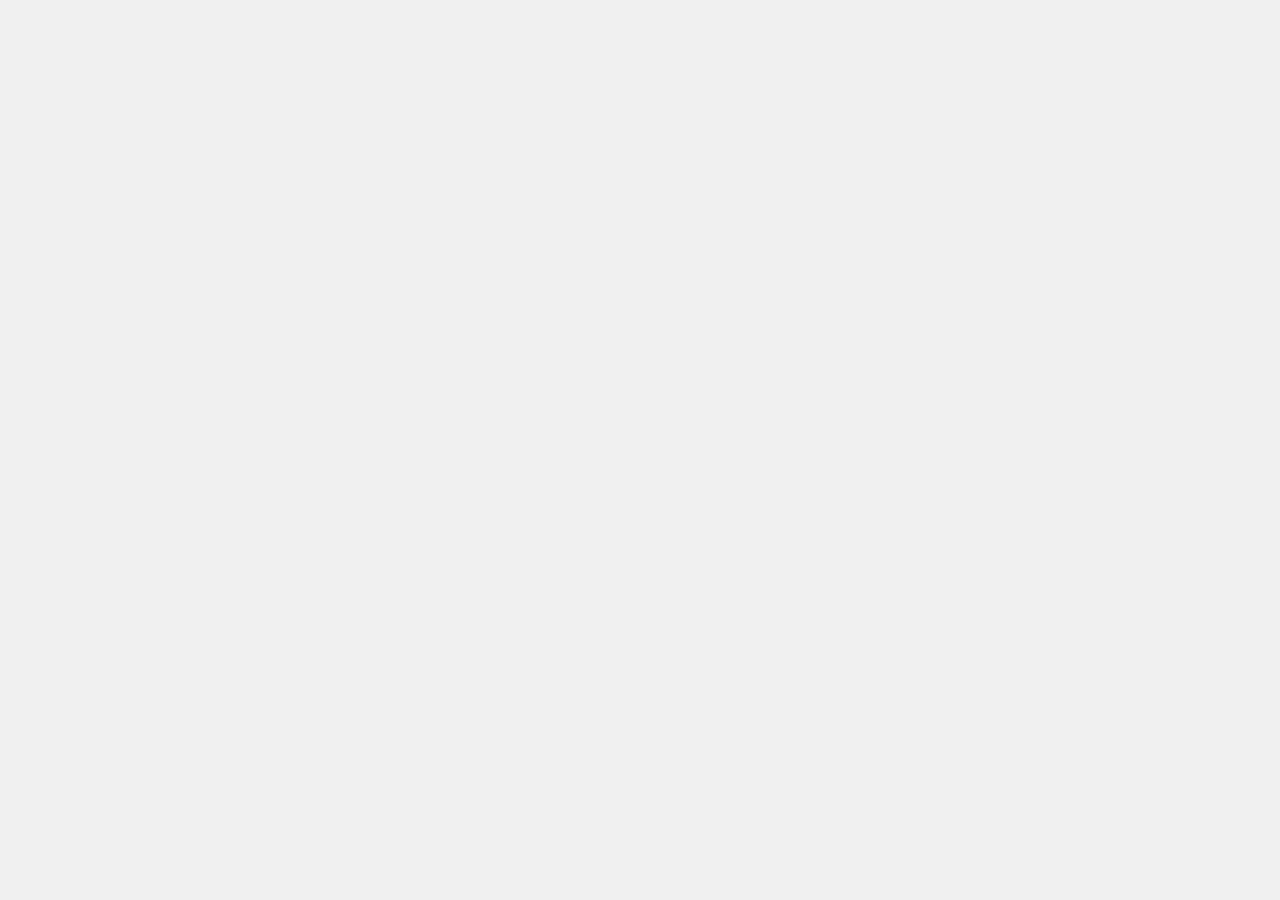
==== index.html @ d29c22eb "Initial commit" ====
<!DOCTYPE html>
<html lang="en">
<head>
    <meta charset="UTF-8">
    <meta name="viewport" content="width=device-width, initial-scale=1.0">
    <title>Document</title>
    <link rel="stylesheet" href="style.css">
    <script src="script.js" defer></script>
</head>
<body>
    
</body>
</html>
---- style.css ----
body {
    font-family: Arial, sans-serif;
    background-color: #f0f0f0;
    margin: 0;
    padding: 20px;
}
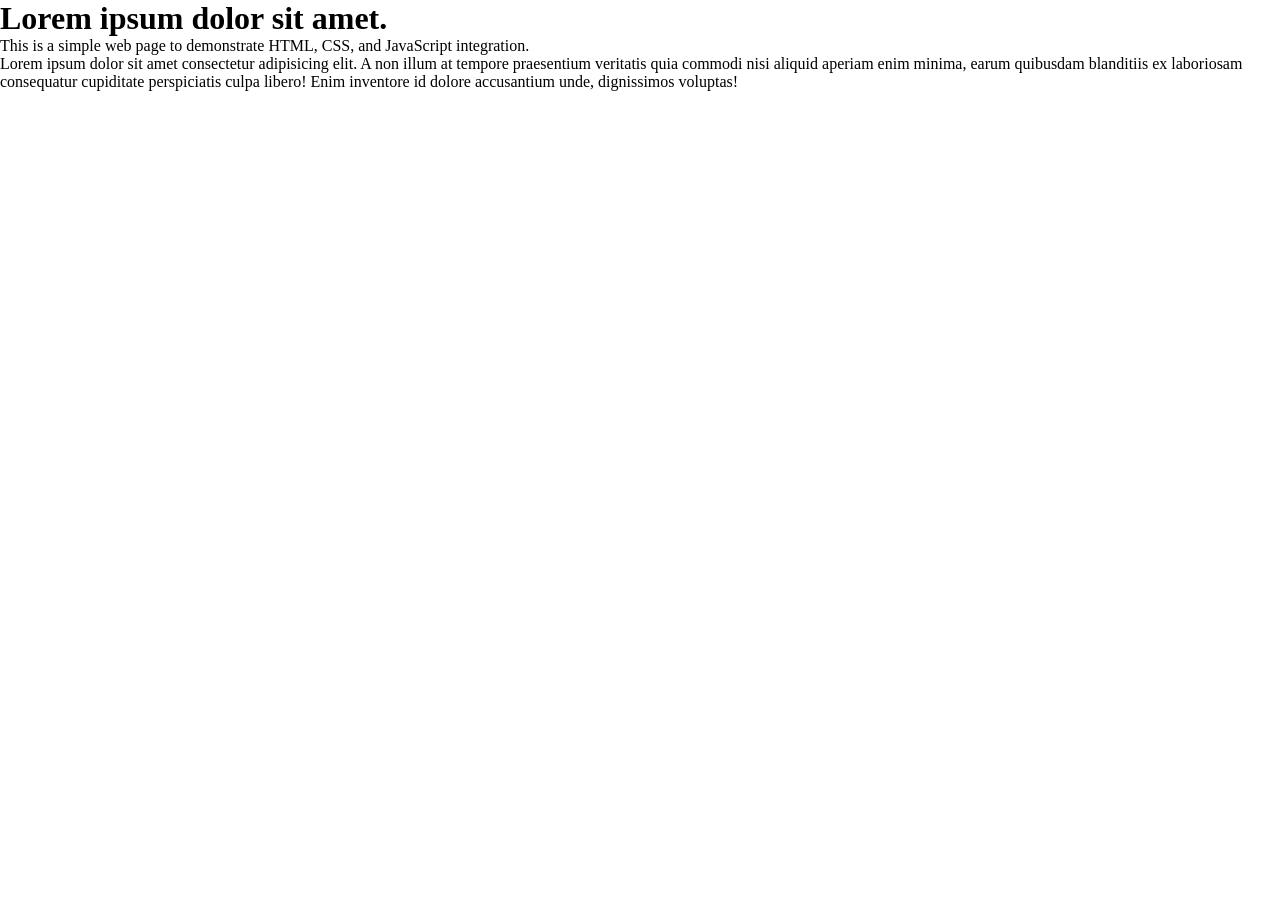
==== commit 9fcec172: "Project Setup" ====
--- a/index.html
+++ b/index.html
@@ -3,11 +3,15 @@
 <head>
     <meta charset="UTF-8">
     <meta name="viewport" content="width=device-width, initial-scale=1.0">
-    <title>Document</title>
+    <title>Numeroscope</title>
     <link rel="stylesheet" href="style.css">
     <script src="script.js" defer></script>
 </head>
+
 <body>
-    
+    <h1>Lorem ipsum dolor sit amet.</h1>
+    <p>This is a simple web page to demonstrate HTML, CSS, and JavaScript integration.</p>
+    <p>Lorem ipsum dolor sit amet consectetur adipisicing elit. A non illum at tempore praesentium veritatis quia commodi nisi aliquid aperiam enim minima, earum quibusdam blanditiis ex laboriosam consequatur cupiditate perspiciatis culpa libero! Enim inventore id dolore accusantium unde, dignissimos voluptas!</p>
 </body>
+
 </html>
--- a/style.css
+++ b/style.css
@@ -1,6 +1,21 @@
-body {
-    font-family: Arial, sans-serif;
-    background-color: #f0f0f0;
+*, 
+*::before, 
+*::after {
+    box-sizing: border-box;
+}
+
+* {
     margin: 0;
-    padding: 20px;
-}+    padding: 0;
+}
+
+a {
+    text-decoration: none;
+}
+
+img, 
+picture, 
+svg {
+    max-width: 100%;
+    display: block;
+}
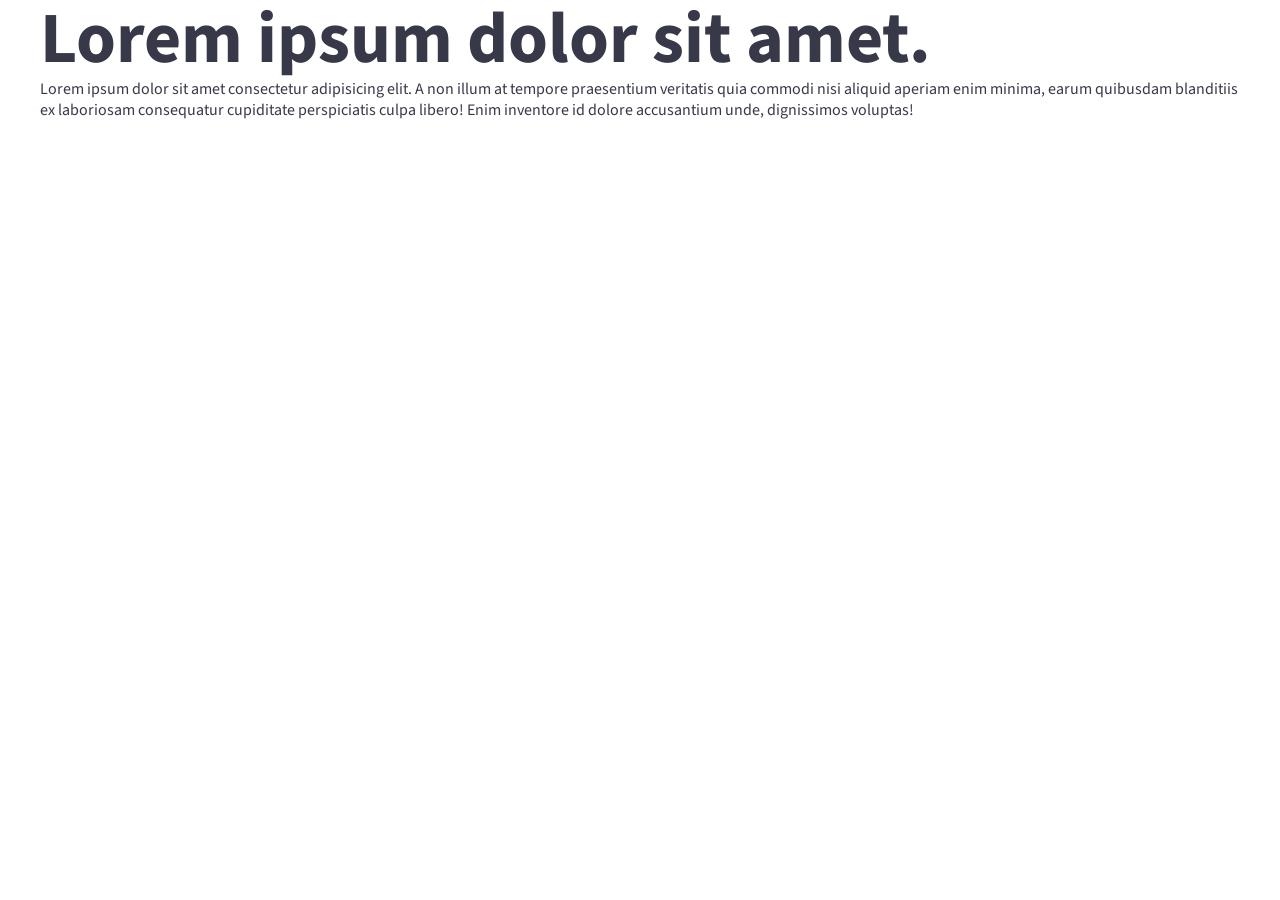
==== commit 074f96cf: "Add Global Styles" ====
--- a/index.html
+++ b/index.html
@@ -6,12 +6,18 @@
     <title>Numeroscope</title>
     <link rel="stylesheet" href="style.css">
     <script src="script.js" defer></script>
+    <link rel="icon" type="image/png" href="/favicon-96x96.png" sizes="96x96" />
+<link rel="icon" type="image/svg+xml" href="/favicon.svg" />
+<link rel="shortcut icon" href="/favicon.ico" />
+<link rel="apple-touch-icon" sizes="180x180" href="/apple-touch-icon.png" />
+<link rel="manifest" href="/site.webmanifest" />
 </head>
 
 <body>
-    <h1>Lorem ipsum dolor sit amet.</h1>
-    <p>This is a simple web page to demonstrate HTML, CSS, and JavaScript integration.</p>
-    <p>Lorem ipsum dolor sit amet consectetur adipisicing elit. A non illum at tempore praesentium veritatis quia commodi nisi aliquid aperiam enim minima, earum quibusdam blanditiis ex laboriosam consequatur cupiditate perspiciatis culpa libero! Enim inventore id dolore accusantium unde, dignissimos voluptas!</p>
+    <div class="wrapper">
+        <h1>Lorem ipsum dolor sit amet.</h1>
+        <p>Lorem ipsum dolor sit amet consectetur adipisicing elit. A non illum at tempore praesentium veritatis quia commodi nisi aliquid aperiam enim minima, earum quibusdam blanditiis ex laboriosam consequatur cupiditate perspiciatis culpa libero! Enim inventore id dolore accusantium unde, dignissimos voluptas!</p>
+    </div>
 </body>
 
 </html>
--- a/style.css
+++ b/style.css
@@ -1,3 +1,67 @@
+@layer global, component, utility;
+
+@layer global {
+    /* source-sans-3-regular - latin */
+@font-face {
+  font-display: swap; /* Check https://developer.mozilla.org/en-US/docs/Web/CSS/@font-face/font-display for other options. */
+  font-family: 'Source Sans 3';
+  font-style: normal;
+  font-weight: 400;
+  src: url('/fonts/source-sans-3-v19-latin-regular.woff2') format('woff2'); /* Chrome 36+, Opera 23+, Firefox 39+, Safari 12+, iOS 10+ */
+}
+/* source-sans-3-700 - latin */
+@font-face {
+  font-display: swap; /* Check https://developer.mozilla.org/en-US/docs/Web/CSS/@font-face/font-display for other options. */
+  font-family: 'Source Sans 3';
+  font-style: normal;
+  font-weight: 700;
+  src: url('/fonts/source-sans-3-v19-latin-700.woff2') format('woff2'); /* Chrome 36+, Opera 23+, Firefox 39+, Safari 12+, iOS 10+ */
+}
+
+/* Fonts */
+:root {
+    --fs-14: calc(14 / 16 * 1rem);
+    --fs-16: calc(16 / 16 * 1rem);
+    --fs-24: calc(24 / 16 * 1rem);
+    --fs-36: calc(36 / 16 * 1rem);
+    --fs-42: calc(42 / 16 * 1rem);
+    --fs-48: calc(48 / 16 * 1rem);
+    --fs-72: calc(72 / 16 * 1rem);
+
+    --font-size-topnav:var(--fs-14);
+    --font-size-h1: var(--fs-42);
+    --font-size-h2: var(--fs-36);
+    --font-size-h3: var(--fs-24);
+
+    @media (width >= calc(600 / 16 * 1rem)) {
+        --font-size-topnav: var(--fs-16);
+        --font-size-h1: var(--fs-72);
+        --font-size-h2: var(--fs-48);
+    }
+
+}
+
+/* Colors */
+:root {
+    --c-white: hsl(0, 0%, 100%);
+    --c-gray-dark: hsl(233, 14%, 25%);
+    --c-black: hsl(234, 19%, 10%);
+    --c-teal: hsl(180, 100%, 50%);
+    --c-transparent: transparent;
+    --c-yellow: hsl(50, 99%, 53%);
+
+    --color-main-bg: var(--c-white);
+    --color-text-dark: var(--c-gray-dark);
+    --color-text-light: var(--c-white);
+    --color-hero-bg: var(--c-black);
+    --color-button-primary-bg: var(--c-teal);
+    --color-button-primary-text: var(--c-gray-dark);
+    --color-button-secondary-bg: var(--c-transparent);
+    --color-button-secondary-border: var(--c-white);
+    --color-button-secondary-text: var(--c-white);
+    --color-fullwidth-bg: var(--c-yellow);
+}
+
 *, 
 *::before, 
 *::after {
@@ -6,7 +70,30 @@
 
 * {
     margin: 0;
-    padding: 0;
+}
+
+body {
+    font-family: 'Source Sans 3', Arial, Helvetica, sans-serif;
+    line-height: 1.3;
+    color: var(--color-text-dark);
+}
+
+h1, 
+h2, 
+h3 { 
+    line-height: 1.1;
+}
+
+h1 {
+    font-size: var(--font-size-h1);
+}
+
+h2 {
+    font-size: var(--font-size-h2);
+}
+
+h3 {
+    font-size: var(--font-size-h3);
 }
 
 a {
@@ -19,3 +106,25 @@
     max-width: 100%;
     display: block;
 }
+
+.wrapper {
+    width: min(calc(100% - 48px), calc(1200 / 16 * 1rem));
+    margin-inline: auto;
+}
+}
+
+@layer component {
+
+}
+
+@layer utility {
+    .visually-hidden {
+  position: absolute;
+  left:     -10000px;
+  top:      auto;
+  width:    1px;
+  height:   1px;
+  overflow: hidden;
+}
+}
+
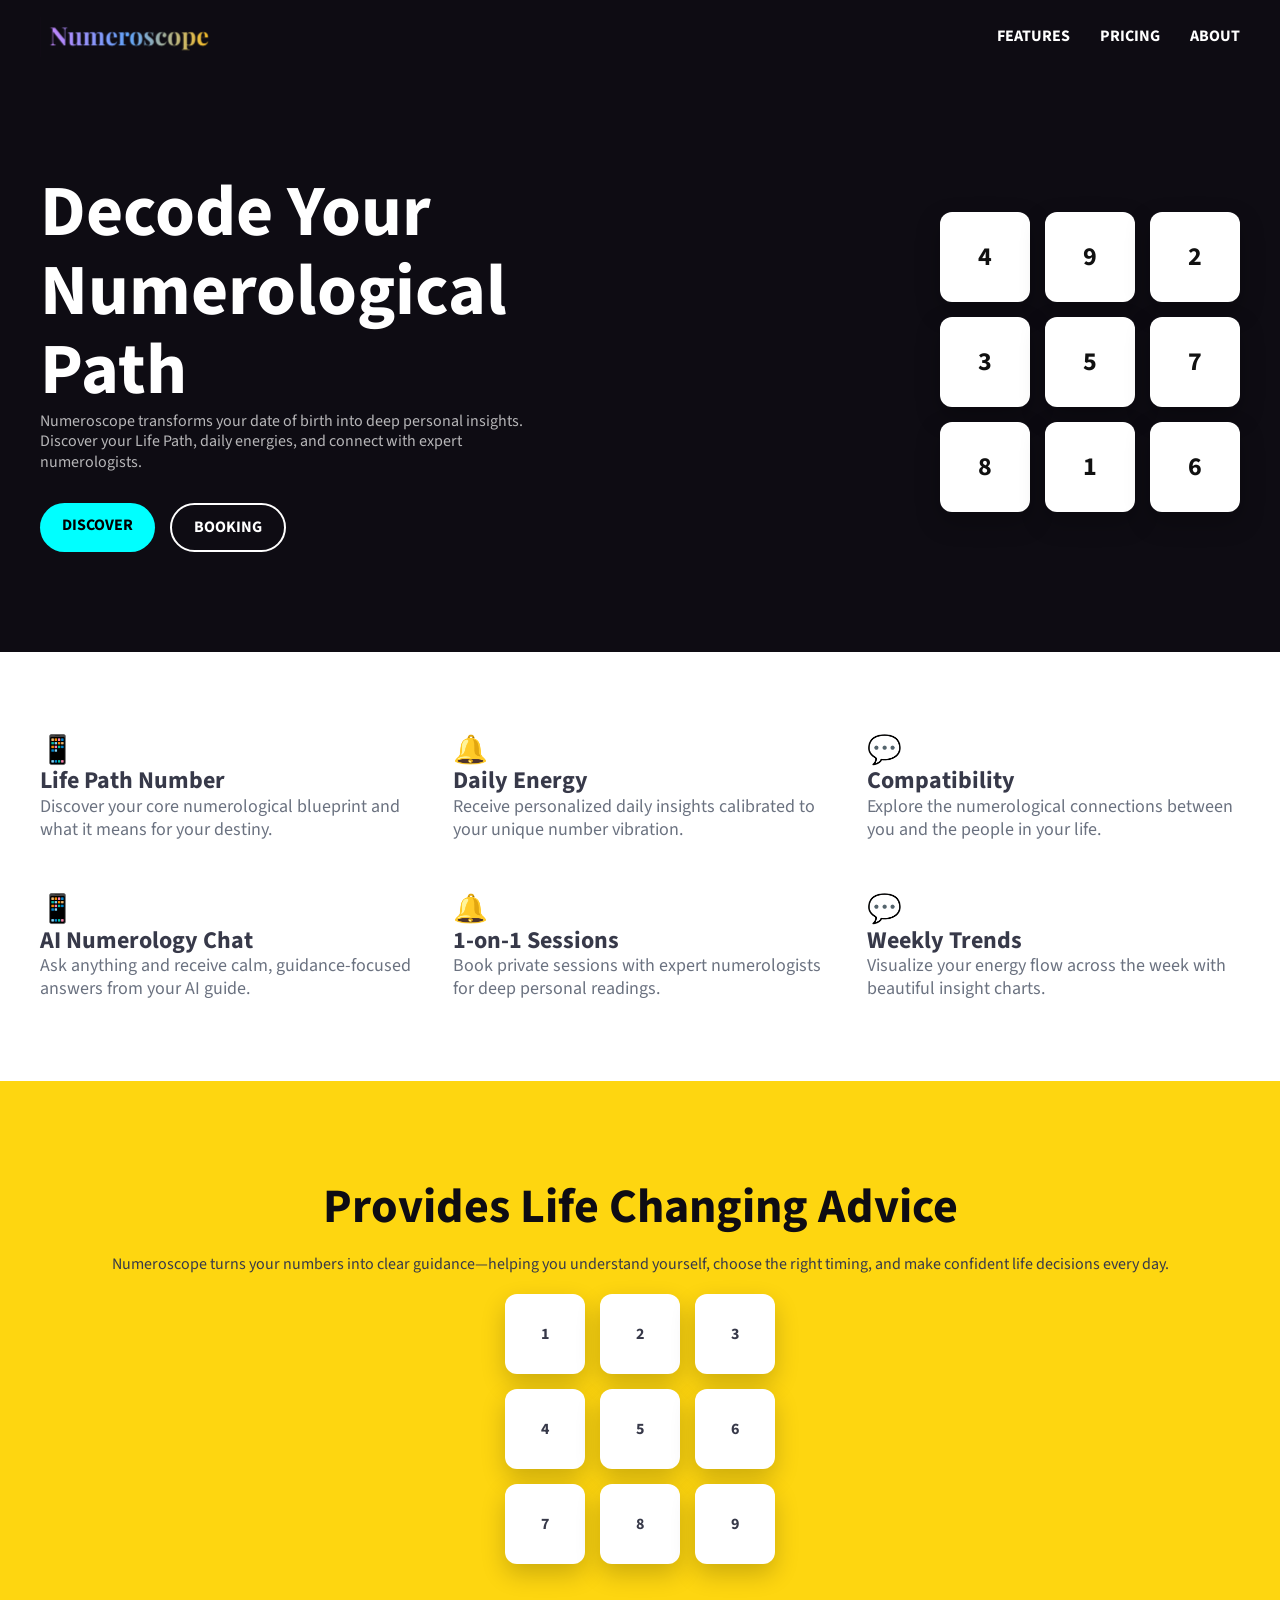
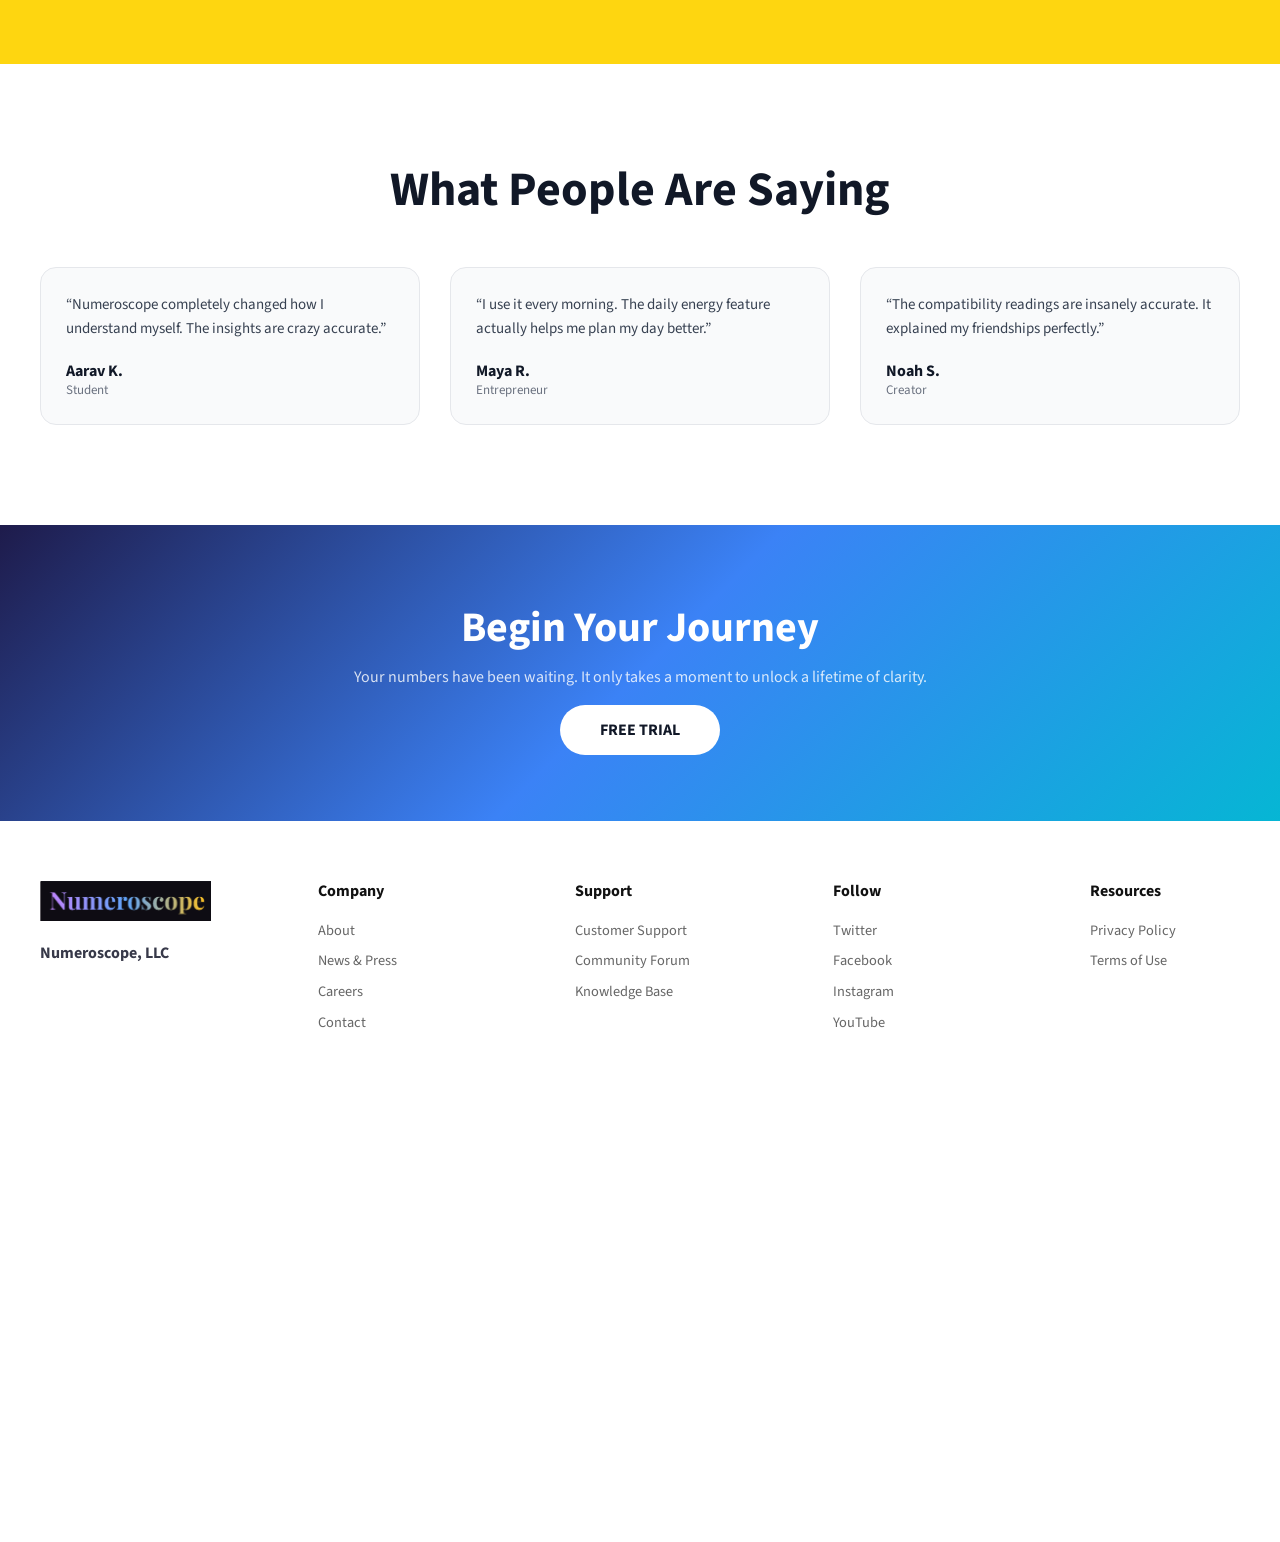
==== commit 27d556d2: "Landing Page" ====
--- a/index.html
+++ b/index.html
@@ -1,23 +1,257 @@
-<!DOCTYPE html>
+<!doctype html>
 <html lang="en">
-<head>
-    <meta charset="UTF-8">
-    <meta name="viewport" content="width=device-width, initial-scale=1.0">
+  <head>
+    <meta charset="UTF-8" />
+    <meta name="viewport" content="width=device-width, initial-scale=1.0" />
     <title>Numeroscope</title>
-    <link rel="stylesheet" href="style.css">
-    <script src="script.js" defer></script>
+    <link rel="stylesheet" href="css/style.css" />
+    <script src="js/script.js" defer></script>
     <link rel="icon" type="image/png" href="/favicon-96x96.png" sizes="96x96" />
-<link rel="icon" type="image/svg+xml" href="/favicon.svg" />
-<link rel="shortcut icon" href="/favicon.ico" />
-<link rel="apple-touch-icon" sizes="180x180" href="/apple-touch-icon.png" />
-<link rel="manifest" href="/site.webmanifest" />
-</head>
-
-<body>
-    <div class="wrapper">
-        <h1>Lorem ipsum dolor sit amet.</h1>
-        <p>Lorem ipsum dolor sit amet consectetur adipisicing elit. A non illum at tempore praesentium veritatis quia commodi nisi aliquid aperiam enim minima, earum quibusdam blanditiis ex laboriosam consequatur cupiditate perspiciatis culpa libero! Enim inventore id dolore accusantium unde, dignissimos voluptas!</p>
-    </div>
-</body>
-
-</html>+    <link rel="icon" type="image/svg+xml" href="/favicon.svg" />
+    <link rel="shortcut icon" href="/favicon.ico" />
+    <link rel="apple-touch-icon" sizes="180x180" href="/apple-touch-icon.png" />
+    <link rel="manifest" href="/site.webmanifest" />
+  </head>
+
+  <body>
+    <a class="visually-hidden skip" href="#main">Skip to main content</a>
+
+    <header class="topnav">
+      <h2 class="visually-hidden">Header</h2>
+
+      <div class="wrapper topnav__wrapper">
+        <a href="/" class="topnav__homelink">
+          <img
+            src="/Images/Logo-Numeroscope.svg"
+            alt="Numeroscope Homepage"
+            class="topnav_logo"
+          />
+        </a>
+
+        <nav>
+          <ul class="topnav__links">
+            <li class="topnav__item">
+              <a href="" class="topnav__link">Features</a>
+            </li>
+            <li class="topnav__item">
+              <a href="" class="topnav__link">Pricing</a>
+            </li>
+            <li class="topnav__item">
+              <a href="" class="topnav__link">About</a>
+            </li>
+          </ul>
+        </nav>
+      </div>
+    </header>
+
+    <main id="main">
+      <section class="hero">
+        <div class="wrapper hero__wrapper">
+          <!-- LEFT SIDE -->
+          <div class="hero__content">
+            <h1>Decode Your Numerological Path</h1>
+
+            <p>
+              Numeroscope transforms your date of birth into deep personal
+              insights. Discover your Life Path, daily energies, and connect
+              with expert numerologists.
+            </p>
+
+            <div class="hero__buttons">
+              <a href="#" class="btn btn-primary">Discover</a>
+              <a href="#" class="btn btn-secondary">Booking</a>
+            </div>
+          </div>
+
+          <!-- LOSHU GRID -->
+          <div class="loshu-grid">
+            <div>4</div>
+            <div>9</div>
+            <div>2</div>
+            <div>3</div>
+            <div>5</div>
+            <div>7</div>
+            <div>8</div>
+            <div>1</div>
+            <div>6</div>
+          </div>
+        </div>
+      </section>
+      <section class="features">
+        <div class="wrapper features__grid">
+          <div class="feature">
+            <div class="feature__icon">📱</div>
+            <h3>Life Path Number</h3>
+            <p>
+              Discover your core numerological blueprint and what it means for
+              your destiny.
+            </p>
+          </div>
+
+          <div class="feature">
+            <div class="feature__icon">🔔</div>
+            <h3>Daily Energy</h3>
+            <p>
+              Receive personalized daily insights calibrated to your unique
+              number vibration.
+            </p>
+          </div>
+
+          <div class="feature">
+            <div class="feature__icon">💬</div>
+            <h3>Compatibility</h3>
+            <p>
+              Explore the numerological connections between you and the people
+              in your life.
+            </p>
+          </div>
+
+          <div class="feature">
+            <div class="feature__icon">📱</div>
+            <h3>AI Numerology Chat</h3>
+            <p>
+              Ask anything and receive calm, guidance-focused answers from your
+              AI guide.
+            </p>
+          </div>
+
+          <div class="feature">
+            <div class="feature__icon">🔔</div>
+            <h3>1-on-1 Sessions</h3>
+            <p>
+              Book private sessions with expert numerologists for deep personal
+              readings.
+            </p>
+          </div>
+
+          <div class="feature">
+            <div class="feature__icon">💬</div>
+            <h3>Weekly Trends</h3>
+            <p>
+              Visualize your energy flow across the week with beautiful insight
+              charts.
+            </p>
+          </div>
+        </div>
+      </section>
+      <section class="highlight">
+        <div class="wrapper highlight__wrapper">
+          <h2>Provides Life Changing Advice</h2>
+
+          <p class="highlight__text">
+            Numeroscope turns your numbers into clear guidance—helping you
+            understand yourself, choose the right timing, and make confident
+            life decisions every day.
+          </p>
+
+          <div class="numerology-visual">
+            <div class="grid">
+              <span>1</span><span>2</span><span>3</span> <span>4</span
+              ><span>5</span><span>6</span> <span>7</span><span>8</span
+              ><span>9</span>
+            </div>
+          </div>
+        </div>
+      </section>
+      <section class="testimonials">
+        <div class="wrapper testimonials__wrapper">
+          <h2>What People Are Saying</h2>
+
+          <div class="testimonials__grid">
+            <div class="testimonial">
+              <p>
+                “Numeroscope completely changed how I understand myself. The
+                insights are crazy accurate.”
+              </p>
+              <div class="testimonial__user">
+                <span class="name">Aarav K.</span>
+                <span class="role">Student</span>
+              </div>
+            </div>
+
+            <div class="testimonial">
+              <p>
+                “I use it every morning. The daily energy feature actually helps
+                me plan my day better.”
+              </p>
+              <div class="testimonial__user">
+                <span class="name">Maya R.</span>
+                <span class="role">Entrepreneur</span>
+              </div>
+            </div>
+
+            <div class="testimonial">
+              <p>
+                “The compatibility readings are insanely accurate. It explained
+                my friendships perfectly.”
+              </p>
+              <div class="testimonial__user">
+                <span class="name">Noah S.</span>
+                <span class="role">Creator</span>
+              </div>
+            </div>
+          </div>
+        </div>
+      </section>
+    </main>
+
+    <footer>
+      <!-- CTA SECTION -->
+      <section class="cta">
+        <div class="wrapper cta__wrapper">
+          <h2>Begin Your Journey</h2>
+          <p>
+            Your numbers have been waiting. It only takes a moment to unlock a
+            lifetime of clarity.
+          </p>
+          <a href="#" class="btn btn-primary btn-cta">Free Trial</a>
+        </div>
+      </section>
+
+      <!-- MAIN FOOTER -->
+      <div class="footer-main">
+        <div class="wrapper footer__grid">
+          <!-- Brand Column -->
+          <div class="footer__col brand">
+            <img
+              src="/Images/Logo-Numeroscope.svg"
+              alt="Numeroscope Logo"
+              class="footer__logo"
+            />
+            <p class="brand-name">Numeroscope, LLC</p>
+          </div>
+
+          <!-- Links Columns -->
+          <div class="footer__col">
+            <h4>Company</h4>
+            <a href="#">About</a>
+            <a href="#">News & Press</a>
+            <a href="#">Careers</a>
+            <a href="#">Contact</a>
+          </div>
+
+          <div class="footer__col">
+            <h4>Support</h4>
+            <a href="#">Customer Support</a>
+            <a href="#">Community Forum</a>
+            <a href="#">Knowledge Base</a>
+          </div>
+
+          <div class="footer__col">
+            <h4>Follow</h4>
+            <a href="#">Twitter</a>
+            <a href="#">Facebook</a>
+            <a href="#">Instagram</a>
+            <a href="#">YouTube</a>
+          </div>
+
+          <div class="footer__col">
+            <h4>Resources</h4>
+            <a href="#">Privacy Policy</a>
+            <a href="#">Terms of Use</a>
+          </div>
+        </div>
+      </div>
+    </footer>
+  </body>
+</html>
--- a/css/style.css
+++ b/css/style.css
@@ -0,0 +1,529 @@
+@layer global, component, utility;
+
+@layer global {
+  /* source-sans-3-regular - latin */
+  @font-face {
+    font-display: swap; /* Check https://developer.mozilla.org/en-US/docs/Web/CSS/@font-face/font-display for other options. */
+    font-family: "Source Sans 3";
+    font-style: normal;
+    font-weight: 400;
+    src: url("/fonts/source-sans-3-v19-latin-regular.woff2") format("woff2"); /* Chrome 36+, Opera 23+, Firefox 39+, Safari 12+, iOS 10+ */
+  }
+  /* source-sans-3-700 - latin */
+  @font-face {
+    font-display: swap; /* Check https://developer.mozilla.org/en-US/docs/Web/CSS/@font-face/font-display for other options. */
+    font-family: "Source Sans 3";
+    font-style: normal;
+    font-weight: 700;
+    src: url("/fonts/source-sans-3-v19-latin-700.woff2") format("woff2"); /* Chrome 36+, Opera 23+, Firefox 39+, Safari 12+, iOS 10+ */
+  }
+
+  /* Fonts */
+  :root {
+    --fs-14: calc(14 / 16 * 1rem);
+    --fs-16: calc(16 / 16 * 1rem);
+    --fs-24: calc(24 / 16 * 1rem);
+    --fs-36: calc(36 / 16 * 1rem);
+    --fs-42: calc(42 / 16 * 1rem);
+    --fs-48: calc(48 / 16 * 1rem);
+    --fs-72: calc(72 / 16 * 1rem);
+
+    --font-size-topnav: var(--fs-14);
+    --font-size-h1: var(--fs-42);
+    --font-size-h2: var(--fs-36);
+    --font-size-h3: var(--fs-24);
+
+    @media (width >= calc(600 / 16 * 1rem)) {
+      --font-size-topnav: var(--fs-16);
+      --font-size-h1: var(--fs-72);
+      --font-size-h2: var(--fs-48);
+    }
+  }
+
+  /* Colors */
+  :root {
+    --c-white: hsl(0, 0%, 100%);
+    --c-gray-dark: hsl(233, 14%, 25%);
+    --c-black: hsl(257, 23%, 6%);
+    --c-teal: hsl(180, 100%, 50%);
+    --c-transparent: transparent;
+    --c-yellow: hsl(50, 99%, 53%);
+
+    --color-main-bg: var(--c-white);
+    --color-text-dark: var(--c-gray-dark);
+    --color-text-light: var(--c-white);
+    --color-header-bg: var(--c-black);
+    --color-hero-bg: var(--c-black);
+    --color-button-primary-bg: var(--c-teal);
+    --color-button-primary-text: var(--c-gray-dark);
+    --color-button-secondary-bg: var(--c-transparent);
+    --color-button-secondary-border: var(--c-white);
+    --color-button-secondary-text: var(--c-white);
+    --color-fullwidth-bg: var(--c-yellow);
+  }
+
+  *,
+  *::before,
+  *::after {
+    box-sizing: border-box;
+  }
+
+  * {
+    margin: 0;
+  }
+
+  body {
+    font-family: "Source Sans 3", Arial, Helvetica, sans-serif;
+    line-height: 1.3;
+    color: var(--color-text-dark);
+    padding-block-end: 50vh; /* TEMPORARY */
+  }
+
+  h1,
+  h2,
+  h3 {
+    line-height: 1.1;
+  }
+
+  h1 {
+    font-size: var(--font-size-h1);
+  }
+
+  h2 {
+    font-size: var(--font-size-h2);
+  }
+
+  h3 {
+    font-size: var(--font-size-h3);
+  }
+
+  a {
+    text-decoration: none;
+  }
+
+  img,
+  picture,
+  svg {
+    max-width: 100%;
+    display: block;
+  }
+
+  .wrapper {
+    width: min(calc(100% - 48px), calc(1200 / 16 * 1rem));
+    margin-inline: auto;
+  }
+}
+
+@layer component {
+  @layer component {
+    /* NAVBAR */
+    .topnav {
+      background: var(--color-header-bg);
+      position: relative;
+    }
+
+    .topnav__wrapper {
+      display: flex;
+      justify-content: space-between; /* This pushes logo to left, nav to right */
+      align-items: center;
+      padding: 1rem 0; /* Add some breathing room */
+    }
+
+    .topnav__links {
+      display: flex;
+      list-style: none;
+      gap: 30px;
+      position: static; /* Remove absolute positioning */
+      transform: none; /* Remove the translateY */
+    }
+
+    .topnav__link {
+      color: white;
+      font-weight: bold;
+      text-transform: uppercase;
+    }
+
+    /* HERO */
+    .hero {
+      background: var(--color-hero-bg);
+      color: white;
+      padding: 100px 0;
+    }
+
+    .hero__wrapper {
+      display: flex;
+      justify-content: space-between;
+      align-items: center;
+      gap: 60px;
+    }
+
+    .hero__content {
+      max-width: 520px;
+    }
+
+    .hero__content p {
+      color: rgba(255, 255, 255, 0.7);
+      margin-bottom: 30px;
+    }
+
+    /* BUTTONS */
+    .hero__buttons {
+      display: flex;
+      gap: 15px;
+    }
+
+    .btn {
+      padding: 12px 22px;
+      border-radius: 999px;
+      font-weight: bold;
+      text-transform: uppercase;
+    }
+
+    .btn-primary {
+      background: var(--color-button-primary-bg);
+      color: black;
+    }
+
+    .btn-secondary {
+      border: 2px solid white;
+      color: white;
+    }
+
+    /* LOSHU GRID */
+    .loshu-grid {
+      display: grid;
+      grid-template-columns: repeat(3, 90px);
+      gap: 15px;
+      justify-content: center;
+      align-items: center;
+    }
+
+    /* EACH CELL */
+    .loshu-grid div {
+      width: 90px;
+      height: 90px;
+
+      background: #ffffff;
+      color: #111;
+
+      font-size: 26px;
+      font-weight: 700;
+
+      display: flex;
+      align-items: center;
+      justify-content: center;
+
+      border-radius: 12px;
+      box-shadow: 0 10px 25px rgba(0, 0, 0, 0.25);
+      transition: all 0.25s ease;
+    }
+
+    /* HOVER */
+    .loshu-grid div:hover {
+      transform: translateY(-6px) scale(1.05);
+    }
+
+    /* MOBILE */
+    @media (max-width: 600px) {
+      .loshu-grid {
+        grid-template-columns: repeat(3, 65px);
+      }
+
+      .loshu-grid div {
+        width: 65px;
+        height: 65px;
+        font-size: 18px;
+      }
+    }
+
+    /* FEATURES */
+    .features {
+      padding: 80px 0;
+      background: #fff;
+    }
+
+    .features__grid {
+      display: grid;
+      grid-template-columns: repeat(3, 1fr);
+      gap: 50px 40px;
+    }
+
+    .feature__icon {
+      color: var(--color-button-primary-bg);
+      font-size: 28px;
+    }
+
+    .feature h3 {
+      font-size: 24px;
+    }
+
+    .feature p {
+      font-size: 18px;
+      color: #6b7280;
+    }
+
+    /* ✅ YELLOW SECTION (NOW WORKS) */
+    .highlight {
+      background: var(--color-fullwidth-bg);
+      padding: 100px 0;
+      text-align: center;
+    }
+
+    .highlight h2 {
+      color: var(--c-black); /* Much better legibility on yellow */
+    }
+    .highlight p {
+      color: var(--c-gray-dark);
+      padding: 20px;
+    }
+
+    /* VISUAL */
+    .numerology-visual {
+      display: flex;
+      justify-content: center;
+    }
+
+    .grid {
+      display: grid;
+      grid-template-columns: repeat(3, 80px);
+      gap: 15px;
+    }
+
+    .grid span {
+      background: white;
+      height: 80px;
+      display: flex;
+      align-items: center;
+      justify-content: center;
+      border-radius: 12px;
+      font-weight: bold;
+      box-shadow: 0 10px 25px rgba(0, 0, 0, 0.2);
+    }
+
+    /* RESPONSIVE */
+    @media (max-width: 900px) {
+      .hero__wrapper {
+        flex-direction: column;
+        text-align: center;
+      }
+
+      .features__grid {
+        grid-template-columns: repeat(2, 1fr);
+      }
+    }
+
+    @media (max-width: 500px) {
+      .features__grid {
+        grid-template-columns: 1fr;
+      }
+    }
+    /* TESTIMONIALS */
+    .testimonials {
+      background: #ffffff; /* white background */
+      color: #111827; /* dark text */
+      padding: 100px 0;
+      text-align: center;
+    }
+
+    .testimonials h2 {
+      margin-bottom: 50px;
+    }
+
+    /* GRID */
+    .testimonials__grid {
+      display: grid;
+      grid-template-columns: repeat(3, 1fr);
+      gap: 30px;
+    }
+
+    /* CARD */
+    .testimonial {
+      background: #f9fafb; /* light gray card */
+      padding: 25px;
+      border-radius: 16px;
+      text-align: left;
+      border: 1px solid #e5e7eb;
+      transition: 0.3s;
+    }
+
+    /* HOVER */
+    .testimonial:hover {
+      transform: translateY(-6px);
+      box-shadow: 0 10px 25px rgba(0, 0, 0, 0.1);
+    }
+
+    /* TEXT */
+    .testimonial p {
+      font-size: 15px;
+      line-height: 1.6;
+      margin-bottom: 20px;
+      color: #374151; /* darker gray text */
+    }
+
+    /* USER */
+    .testimonial__user {
+      display: flex;
+      flex-direction: column;
+    }
+
+    .testimonial .name {
+      font-weight: 700;
+      color: #111827;
+    }
+
+    .testimonial .role {
+      font-size: 13px;
+      color: #6b7280;
+    }
+
+    /* RESPONSIVE */
+    @media (max-width: 900px) {
+      .testimonials__grid {
+        grid-template-columns: repeat(2, 1fr);
+      }
+    }
+
+    @media (max-width: 500px) {
+      .testimonials__grid {
+        grid-template-columns: 1fr;
+      }
+    }
+    /* CTA SECTION (BLUE) */
+    .cta {
+      background: linear-gradient(135deg, #063449, #1292cd);
+      color: white;
+      padding: 100px 0;
+      text-align: center;
+    }
+
+    .cta h2 {
+      margin-bottom: 15px;
+    }
+
+    .cta p {
+      margin-bottom: 30px;
+      color: rgba(255, 255, 255, 0.9);
+    }
+
+    /* Make button pop on blue */
+    .cta .btn-primary {
+      background: white;
+      color: #111827;
+    }
+
+    .cta .btn-primary:hover {
+      transform: translateY(-3px);
+    }
+
+    /* About */
+    .about {
+      font-size: 18px;
+    }
+    /* CTA BANNER */
+    .cta {
+      background: linear-gradient(
+        135deg,
+        #1e1b4b 0%,
+        #3b82f6 50%,
+        #06b6d4 100%
+      );
+      color: white;
+      padding: 80px 0;
+      text-align: center;
+    }
+
+    .cta h2 {
+      font-size: var(--fs-42);
+      margin-bottom: 1rem;
+    }
+
+    .cta p {
+      margin-bottom: 2rem;
+      opacity: 0.9;
+    }
+
+    .btn-cta {
+      background: white;
+      color: #1e1b4b;
+      padding: 14px 40px;
+    }
+
+    /* FOOTER GRID */
+    .footer-main {
+      padding: 60px 0;
+      background: white;
+    }
+
+    .footer__grid {
+      display: flex;
+      justify-content: space-between;
+      flex-wrap: wrap; /* Allows stacking on mobile */
+      gap: 40px;
+    }
+
+    .footer__col {
+      display: flex;
+      flex-direction: column;
+      gap: 12px;
+      min-width: 150px;
+    }
+
+    .footer__col h4 {
+      font-size: 1rem;
+      color: #111;
+      margin-bottom: 8px;
+    }
+
+    .footer__col a {
+      color: #666;
+      font-size: 0.9rem;
+      transition: color 0.2s;
+    }
+
+    .footer__col a:hover {
+      color: var(--c-teal);
+    }
+
+    .footer__logo {
+      height: 40px;
+      width: auto;
+    }
+
+    .brand-name {
+      font-weight: bold;
+      margin-top: 10px;
+    }
+
+    /* MOBILE RESPONSIVE STACKING */
+    @media (max-width: 768px) {
+      .footer__grid {
+        flex-direction: column; /* Stacks everything vertically */
+        text-align: center;
+        align-items: center;
+      }
+
+      .footer__col {
+        width: 100%;
+      }
+    }
+  }
+  @layer utility {
+    .visually-hidden {
+      position: absolute;
+      left: -10000px;
+      top: auto;
+      width: 1px;
+      height: 1px;
+      overflow: hidden;
+
+      &.skip:focus {
+        left: 0;
+        width: auto;
+        height: auto;
+        background: #fff;
+        padding: 10px;
+        border: 1px solid;
+      }
+    }
+  }
+}
